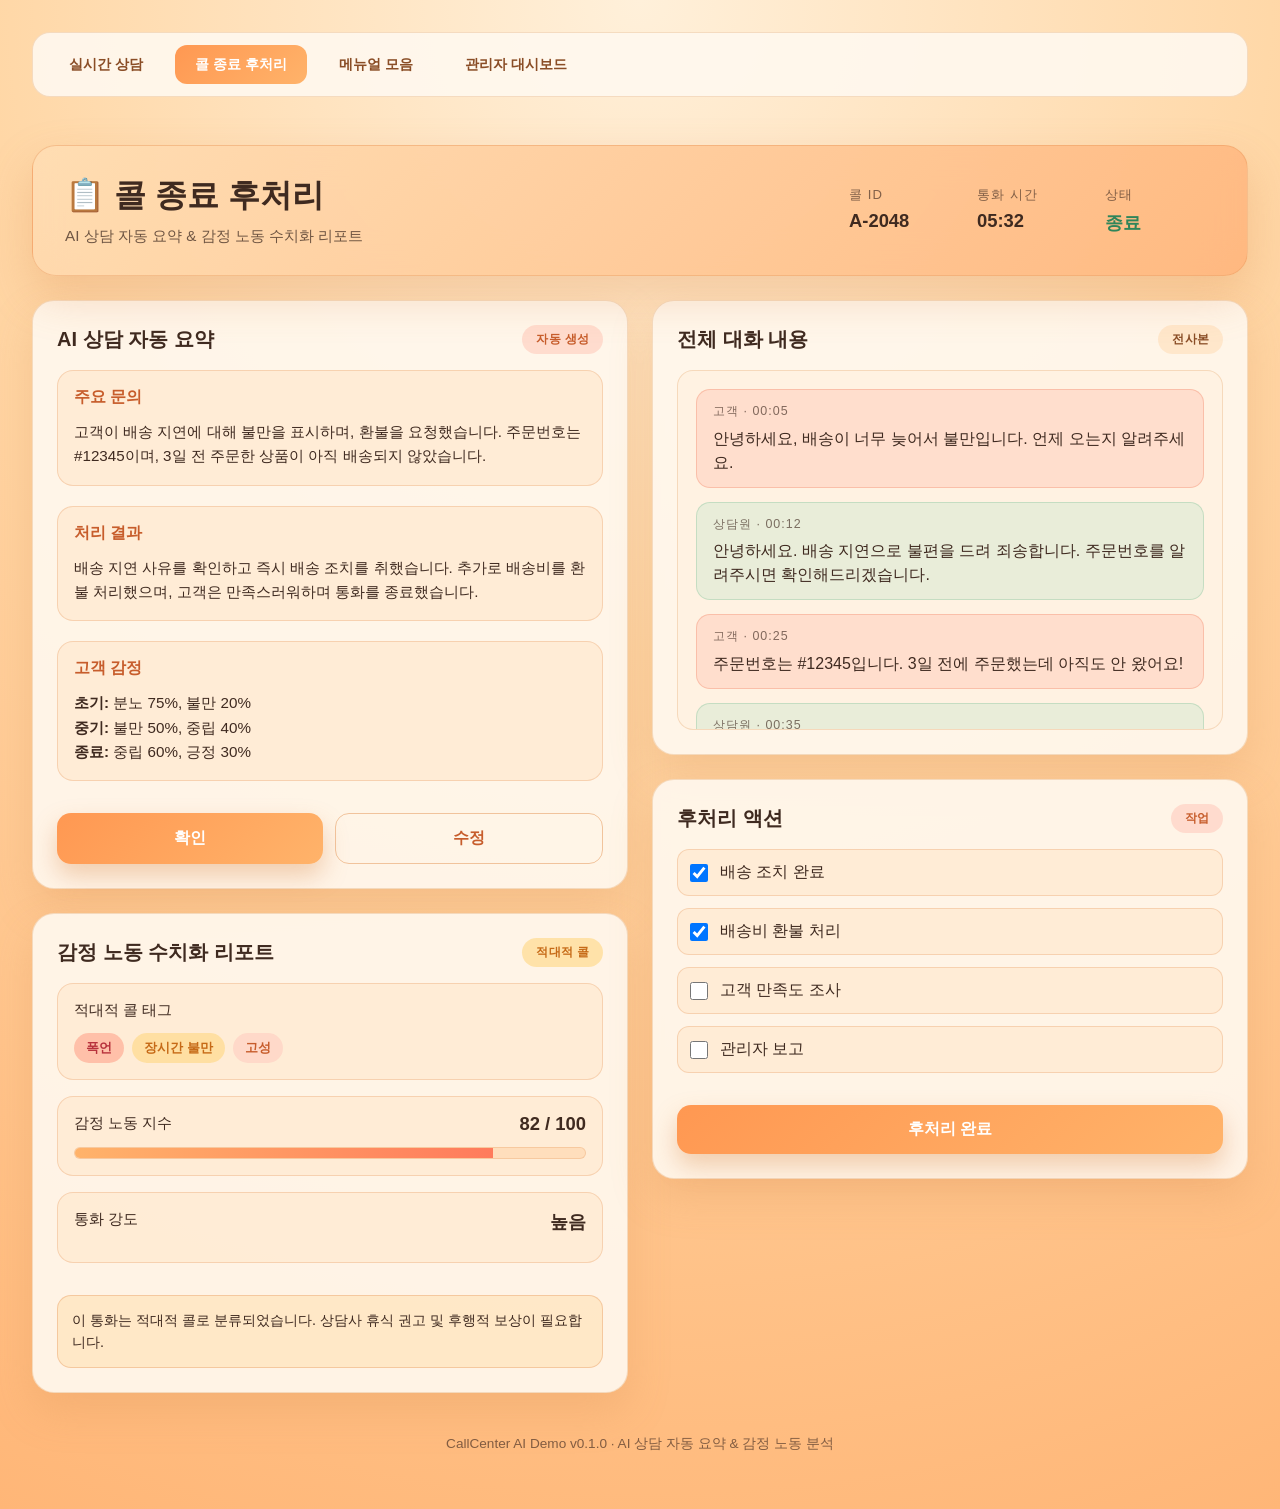
==== debriefing.html @ e7feb4ed "11-08/10:53" ====
<!DOCTYPE html>
<html lang="ko">
<head>
  <meta charset="UTF-8">
  <meta name="viewport" content="width=device-width, initial-scale=1.0">
  <title>콜 종료 후처리 - CallCenter AI Demo</title>
  <link rel="stylesheet" href="styles.css">
</head>
<body>
  <div class="layout">
    <nav class="main-nav">
      <a href="index.html" class="nav-link">실시간 상담</a>
      <a href="debriefing.html" class="nav-link active">콜 종료 후처리</a>
      <a href="manual.html" class="nav-link">메뉴얼 모음</a>
      <a href="admin.html" class="nav-link">관리자 대시보드</a>
    </nav>
    <header class="page-header">
      <div class="title-group">
        <h1>📋 콜 종료 후처리</h1>
        <p class="subtitle">AI 상담 자동 요약 & 감정 노동 수치화 리포트</p>
      </div>
      <div class="header-metrics">
        <div class="header-metric">
          <span class="metric-label">콜 ID</span>
          <span class="metric-value" id="call-id">A-2048</span>
        </div>
        <div class="header-metric">
          <span class="metric-label">통화 시간</span>
          <span class="metric-value" id="call-duration">05:32</span>
        </div>
        <div class="header-metric">
          <span class="metric-label">상태</span>
          <span class="metric-value state">종료</span>
        </div>
      </div>
    </header>

    <main class="dashboard">
      <section class="column left-column">
        <article class="card summary-card">
          <div class="card-header">
            <h2>AI 상담 자동 요약</h2>
            <span class="badge badge-info">자동 생성</span>
          </div>
          <div class="summary-content">
            <div class="summary-section">
              <h3>주요 문의</h3>
              <div id="inquiry-summary" class="summary-text">
                <p>고객이 배송 지연에 대해 불만을 표시하며, 환불을 요청했습니다. 주문번호는 #12345이며, 3일 전 주문한 상품이 아직 배송되지 않았습니다.</p>
              </div>
            </div>
            <div class="summary-section">
              <h3>처리 결과</h3>
              <div id="result-summary" class="summary-text">
                <p>배송 지연 사유를 확인하고 즉시 배송 조치를 취했습니다. 추가로 배송비를 환불 처리했으며, 고객은 만족스러워하며 통화를 종료했습니다.</p>
              </div>
            </div>
            <div class="summary-section">
              <h3>고객 감정</h3>
              <div id="emotion-summary" class="summary-text">
                <p><strong>초기:</strong> 분노 75%, 불만 20%<br>
                <strong>중기:</strong> 불만 50%, 중립 40%<br>
                <strong>종료:</strong> 중립 60%, 긍정 30%</p>
              </div>
            </div>
          </div>
          <div class="summary-actions">
            <button class="btn btn-primary">확인</button>
            <button class="btn btn-outline">수정</button>
          </div>
        </article>

        <article class="card emotion-labor-card">
          <div class="card-header">
            <h2>감정 노동 수치화 리포트</h2>
            <span class="badge badge-warning">적대적 콜</span>
          </div>
          <div class="labor-metrics">
            <div class="labor-metric">
              <div class="labor-metric-header">
                <span>적대적 콜 태그</span>
              </div>
              <div id="hostile-tags" class="tag-list">
                <span class="tag tag-danger">폭언</span>
                <span class="tag tag-warning">장시간 불만</span>
                <span class="tag tag-info">고성</span>
              </div>
            </div>
            <div class="labor-metric">
              <div class="labor-metric-header">
                <span>감정 노동 지수</span>
                <span class="metric-value">82 / 100</span>
              </div>
              <div class="progress">
                <div class="progress-fill" style="width: 82%"></div>
              </div>
            </div>
            <div class="labor-metric">
              <div class="labor-metric-header">
                <span>통화 강도</span>
                <span class="metric-value">높음</span>
              </div>
            </div>
          </div>
          <div class="labor-note">
            <p>이 통화는 적대적 콜로 분류되었습니다. 상담사 휴식 권고 및 후행적 보상이 필요합니다.</p>
          </div>
        </article>
      </section>

      <section class="column right-column">
        <article class="card transcript-full-card">
          <div class="card-header">
            <h2>전체 대화 내용</h2>
            <span class="badge badge-neutral">전사본</span>
          </div>
          <div id="full-transcript" class="transcript-list">
            <div class="transcript-item customer">
              <div class="transcript-meta">고객 · 00:05</div>
              <p>안녕하세요, 배송이 너무 늦어서 불만입니다. 언제 오는지 알려주세요.</p>
            </div>
            <div class="transcript-item agent">
              <div class="transcript-meta">상담원 · 00:12</div>
              <p>안녕하세요. 배송 지연으로 불편을 드려 죄송합니다. 주문번호를 알려주시면 확인해드리겠습니다.</p>
            </div>
            <div class="transcript-item customer">
              <div class="transcript-meta">고객 · 00:25</div>
              <p>주문번호는 #12345입니다. 3일 전에 주문했는데 아직도 안 왔어요!</p>
            </div>
            <div class="transcript-item agent">
              <div class="transcript-meta">상담원 · 00:35</div>
              <p>확인해보니 배송이 지연되었네요. 즉시 배송 조치를 취하겠습니다. 추가로 배송비도 환불해드리겠습니다.</p>
            </div>
            <div class="transcript-item customer">
              <div class="transcript-meta">고객 · 01:20</div>
              <p>그럼 언제쯤 받을 수 있나요?</p>
            </div>
            <div class="transcript-item agent">
              <div class="transcript-meta">상담원 · 01:30</div>
              <p>내일 오전 중에 배송될 예정입니다. 불편을 드려 정말 죄송합니다.</p>
            </div>
            <div class="transcript-item customer">
              <div class="transcript-meta">고객 · 02:00</div>
              <p>알겠습니다. 감사합니다.</p>
            </div>
          </div>
        </article>

        <article class="card action-card">
          <div class="card-header">
            <h2>후처리 액션</h2>
            <span class="badge badge-info">작업</span>
          </div>
          <div class="action-list">
            <div class="action-item">
              <input type="checkbox" id="action1" checked>
              <label for="action1">배송 조치 완료</label>
            </div>
            <div class="action-item">
              <input type="checkbox" id="action2" checked>
              <label for="action2">배송비 환불 처리</label>
            </div>
            <div class="action-item">
              <input type="checkbox" id="action3">
              <label for="action3">고객 만족도 조사</label>
            </div>
            <div class="action-item">
              <input type="checkbox" id="action4">
              <label for="action4">관리자 보고</label>
            </div>
          </div>
          <button class="btn btn-primary" style="margin-top: 16px;">후처리 완료</button>
        </article>
      </section>
    </main>

    <footer class="page-footer">
      CallCenter AI Demo v0.1.0 · AI 상담 자동 요약 & 감정 노동 분석
    </footer>
  </div>
  <script src="app.js"></script>
</body>
</html>
---- styles.css ----
* {
  box-sizing: border-box;
  margin: 0;
  padding: 0;
}

body {
  font-family: 'Segoe UI', Roboto, 'Apple SD Gothic Neo', Pretendard, sans-serif;
  background: radial-gradient(circle at top, #fff0da 0%, #ffd7a6 40%, #ffb677 100%);
  color: #3f2a20;
  min-height: 100vh;
  padding: 32px;
}

.layout {
  max-width: 1280px;
  margin: 0 auto;
  display: flex;
  flex-direction: column;
  gap: 24px;
}

.assistant-panel {
  display : flex;
  align-items : center;
  gap : 24px;
}

.assistant-avatar {
  width : 140px;
  height : auto;
  filter : drop-shadow(0 12px 24px rgba(255, 173, 96, 0.38));
}

.assistant-bubble {
  background: rgba(255, 241, 224, 0.8);
  border: 1px solid rgba(255, 186, 120, 0.45);
  border-radius: 18px;
  padding: 16px 18px;
  color: #8a4d26;
  font-size: 0.95rem;
  line-height: 1.6;
  max-width: 360px;
}

.page-header {
  background: linear-gradient(135deg, rgba(255, 221, 179, 0.9), rgba(255, 181, 124, 0.9));
  border: 1px solid rgba(233, 155, 95, 0.45);
  border-radius: 24px;
  padding: 28px 32px;
  display: flex;
  justify-content: space-between;
  align-items: center;
  backdrop-filter: blur(18px);
  box-shadow: 0 20px 45px rgba(214, 134, 72, 0.28);
}

.title-group h1 {
  font-size: 2rem;
  font-weight: 700;
  margin-bottom: 8px;
}

.subtitle {
  font-size: 0.95rem;
  opacity: 0.75;
}

.header-metrics {
  display: flex;
  gap: 18px;
}

.header-metric {
  display: flex;
  flex-direction: column;
  gap: 6px;
  min-width: 110px;
}

.metric-label {
  font-size: 0.82rem;
  text-transform: uppercase;
  letter-spacing: 0.08em;
  opacity: 0.65;
}

.metric-value {
  font-size: 1.2rem;
  font-weight: 700;
}

.metric-value.state {
  color: #2f855a;
}

.dashboard {
  display: grid;
  grid-template-columns: minmax(0, 1fr) minmax(0, 1fr);
  gap: 24px;
}

.column {
  display: flex;
  flex-direction: column;
  gap: 24px;
}

.card {
  background: rgba(255, 248, 238, 0.92);
  border-radius: 22px;
  border: 1px solid rgba(227, 167, 110, 0.35);
  box-shadow: 0 18px 40px rgba(214, 142, 82, 0.25);
  padding: 24px;
  display: flex;
  flex-direction: column;
  gap: 16px;
}

.card-header {
  display: flex;
  justify-content: space-between;
  align-items: center;
}

.card-header h2 {
  font-size: 1.25rem;
  font-weight: 700;
}

.badge {
  display: inline-flex;
  align-items: center;
  justify-content: center;
  padding: 6px 14px;
  border-radius: 999px;
  font-size: 0.75rem;
  font-weight: 600;
  letter-spacing: 0.02em;
  text-transform: uppercase;
}

.badge-neutral {
  background: rgba(255, 222, 186, 0.6);
  color: #8a4d26;
}

.badge-info {
  background: rgba(255, 210, 196, 0.7);
  color: #c75d2c;
}

.badge-success {
  background: rgba(176, 225, 195, 0.65);
  color: #2f855a;
}

.badge-warning {
  background: rgba(255, 215, 128, 0.6);
  color: #c66a17;
}

.badge-danger {
  background: rgba(255, 163, 140, 0.6);
  color: #b8323c;
}

.card-description {
  font-size: 0.92rem;
  line-height: 1.6;
  opacity: 0.8;
}

.control-buttons {
  display: flex;
  gap: 12px;
}

.btn {
  flex: 1;
  padding: 14px 18px;
  font-size: 1rem;
  font-weight: 600;
  border-radius: 14px;
  cursor: pointer;
  transition: all 0.25s ease;
}

.btn:disabled {
  opacity: 0.45;
  cursor: not-allowed;
}

.btn-primary {
  background: linear-gradient(135deg, #ff9852, #ffb36a);
  color: #fff;
  border: none;
  box-shadow: 0 12px 24px rgba(215, 133, 66, 0.35);
}

.btn-primary:hover:not(:disabled) {
  transform: translateY(-2px);
  box-shadow: 0 18px 32px rgba(215, 133, 66, 0.45);
}

.btn-outline {
  background: transparent;
  border: 1px solid rgba(230, 156, 96, 0.55);
  color: #c75d2c;
}

.btn-outline:hover:not(:disabled) {
  background: rgba(255, 194, 149, 0.25);
}

.control-hints {
  list-style: none;
  display: flex;
  flex-direction: column;
  gap: 8px;
  font-size: 0.88rem;
  opacity: 0.75;
}

.audio-card {
  gap: 20px;
}

#voice-wave {
  width: 100%;
  border-radius: 18px;
  background: rgba(255, 238, 219, 0.9);
  border: 1px solid rgba(233, 162, 107, 0.35);
}

.audio-meter {
  width: 100%;
  height: 12px;
  border-radius: 8px;
  background: rgba(255, 223, 186, 0.9);
  overflow: hidden;
  border: 1px solid rgba(230, 162, 104, 0.3);
}

.audio-meter-fill {
  height: 100%;
  background: linear-gradient(90deg, #ffb36a, #ff925a, #ff6f61);
  width: 0%;
  transition: width 0.3s ease;
}

.audio-scale {
  display: flex;
  justify-content: space-between;
  font-size: 0.78rem;
  color: rgba(63, 42, 32, 0.65);
}

.transcript-list {
  background: rgba(255, 242, 226, 0.9);
  border-radius: 16px;
  border: 1px solid rgba(229, 170, 116, 0.35);
  padding: 18px;
  min-height: 260px;
  max-height: 360px;
  overflow-y: auto;
  display: flex;
  flex-direction: column;
  gap: 14px;
}

.transcript-list::-webkit-scrollbar {
  width: 6px;
}

.transcript-list::-webkit-scrollbar-thumb {
  background: rgba(229, 170, 116, 0.6);
  border-radius: 999px;
}

.transcript-item {
  display: flex;
  flex-direction: column;
  gap: 6px;
  padding: 12px 16px;
  border-radius: 14px;
  line-height: 1.5;
}

.transcript-item.customer {
  background: rgba(255, 176, 156, 0.3);
  border: 1px solid rgba(240, 132, 102, 0.35);
}

.transcript-item.agent {
  background: rgba(193, 230, 200, 0.35);
  border: 1px solid rgba(129, 190, 150, 0.35);
}

.transcript-meta {
  font-size: 0.78rem;
  text-transform: uppercase;
  letter-spacing: 0.08em;
  opacity: 0.65;
}

.emotion-body {
  display: flex;
  gap: 18px;
  align-items: center;
}

.emotion-chart {
  flex: 1;
  min-width: 200px;
}

.emotion-metrics {
  display: flex;
  flex-direction: column;
  gap: 12px;
  min-width: 160px;
}

.emotion-metrics .metric {
  display: flex;
  flex-direction: column;
  gap: 6px;
  background: rgba(255, 234, 211, 0.85);
  border-radius: 16px;
  padding: 12px 16px;
  border: 1px solid rgba(233, 162, 107, 0.35);
}

.metric-value {
  font-size: 1.15rem;
  font-weight: 700;
}

.suggestion-list {
  list-style: none;
  display: flex;
  flex-direction: column;
  gap: 12px;
}

.suggestion-item {
  background: rgba(255, 235, 210, 0.8);
  border: 1px solid rgba(233, 170, 116, 0.4);
  border-radius: 16px;
  padding: 16px;
  line-height: 1.6;
  display: flex;
  flex-direction: column;
  gap: 6px;
}

.suggestion-item strong {
  color: #c75d2c;
}

.keyword-section h3 {
  font-size: 0.9rem;
  opacity: 0.75;
  margin-bottom: 10px;
}

.keyword-list {
  display: flex;
  flex-wrap: wrap;
  gap: 10px;
}

.keyword-chip {
  padding: 6px 12px;
  border-radius: 999px;
  background: rgba(255, 213, 178, 0.6);
  border: 1px solid rgba(233, 162, 107, 0.6);
  font-size: 0.82rem;
}

.agent-body {
  display: flex;
  flex-direction: column;
  gap: 18px;
}

.agent-metric {
  display: flex;
  flex-direction: column;
  gap: 10px;
}

.agent-metric-header {
  display: flex;
  justify-content: space-between;
  font-size: 0.95rem;
}

.progress {
  width: 100%;
  height: 12px;
  border-radius: 999px;
  background: rgba(255, 220, 184, 0.85);
  overflow: hidden;
  border: 1px solid rgba(233, 162, 107, 0.35);
}

.progress-fill {
  height: 100%;
  width: 0%;
  background: linear-gradient(90deg, #ffb36a, #ff7b5c);
  transition: width 0.4s ease;
}

.agent-alert {
  background: rgba(255, 214, 156, 0.4);
  border: 1px solid rgba(233, 162, 107, 0.45);
  color: #8a4d26;
  border-radius: 14px;
  padding: 14px 16px;
  font-size: 0.9rem;
  line-height: 1.5;
}

.placeholder {
  color: rgba(63, 42, 32, 0.55);
  font-size: 0.88rem;
}

.page-footer {
  text-align: center;
  padding: 18px 0 24px;
  font-size: 0.85rem;
  color: rgba(63, 42, 32, 0.65);
}

/* 네비게이션 */
.main-nav {
  display: flex;
  gap: 12px;
  background: rgba(255, 248, 238, 0.92);
  border-radius: 18px;
  padding: 12px 16px;
  border: 1px solid rgba(227, 167, 110, 0.35);
  margin-bottom: 24px;
}

.nav-link {
  padding: 10px 20px;
  border-radius: 12px;
  text-decoration: none;
  color: #8a4d26;
  font-weight: 600;
  font-size: 0.9rem;
  transition: all 0.25s ease;
  background: transparent;
}

.nav-link:hover {
  background: rgba(255, 194, 149, 0.25);
}

.nav-link.active {
  background: linear-gradient(135deg, #ff9852, #ffb36a);
  color: #fff;
}

/* 의도 분석 */
.intent-section {
  margin-top: 16px;
  padding-top: 16px;
  border-top: 1px solid rgba(233, 162, 107, 0.35);
}

.intent-section h3 {
  font-size: 0.9rem;
  opacity: 0.75;
  margin-bottom: 10px;
}

.intent-list {
  display: flex;
  flex-wrap: wrap;
  gap: 10px;
}

.intent-chip {
  padding: 8px 14px;
  border-radius: 999px;
  background: rgba(193, 230, 200, 0.6);
  border: 1px solid rgba(129, 190, 150, 0.6);
  font-size: 0.85rem;
  font-weight: 600;
  color: #2f855a;
}

.intent-chip.highlight {
  background: rgba(255, 176, 156, 0.6);
  border-color: rgba(240, 132, 102, 0.6);
  color: #b8323c;
}

/* 솔루션 탭 */
.solution-tabs {
  display: flex;
  gap: 8px;
  margin-bottom: 16px;
  border-bottom: 2px solid rgba(233, 162, 107, 0.35);
}

.tab-btn {
  padding: 10px 18px;
  border: none;
  background: transparent;
  color: #8a4d26;
  font-weight: 600;
  font-size: 0.9rem;
  cursor: pointer;
  border-bottom: 2px solid transparent;
  margin-bottom: -2px;
  transition: all 0.25s ease;
}

.tab-btn:hover {
  color: #c75d2c;
}

.tab-btn.active {
  color: #c75d2c;
  border-bottom-color: #ff9852;
}

.tab-content {
  display: none;
}

.tab-content.active {
  display: block;
}

.solution-list {
  list-style: none;
  display: flex;
  flex-direction: column;
  gap: 12px;
}

.solution-item {
  background: rgba(255, 235, 210, 0.8);
  border: 1px solid rgba(233, 170, 116, 0.4);
  border-radius: 16px;
  padding: 16px;
  line-height: 1.6;
  cursor: pointer;
  transition: all 0.25s ease;
}

.solution-item:hover {
  background: rgba(255, 222, 186, 0.9);
  transform: translateY(-2px);
  box-shadow: 0 8px 16px rgba(214, 142, 82, 0.2);
}

.solution-item strong {
  color: #c75d2c;
  display: block;
  margin-bottom: 6px;
}

/* 검색 */
.search-card {
  gap: 16px;
}

.search-box {
  display: flex;
  gap: 12px;
}

.search-input {
  flex: 1;
  padding: 12px 16px;
  border: 1px solid rgba(233, 162, 107, 0.35);
  border-radius: 12px;
  background: rgba(255, 248, 238, 0.9);
  color: #3f2a20;
  font-size: 0.95rem;
}

.search-input:focus {
  outline: none;
  border-color: #ff9852;
  box-shadow: 0 0 0 3px rgba(255, 152, 82, 0.1);
}

.search-results {
  min-height: 200px;
  max-height: 400px;
  overflow-y: auto;
  background: rgba(255, 242, 226, 0.9);
  border-radius: 16px;
  border: 1px solid rgba(229, 170, 116, 0.35);
  padding: 18px;
}

.search-result-item {
  padding: 12px;
  border-bottom: 1px solid rgba(229, 170, 116, 0.2);
  margin-bottom: 8px;
}

.search-result-item:last-child {
  border-bottom: none;
}

.search-result-item h4 {
  color: #c75d2c;
  margin-bottom: 6px;
  font-size: 0.95rem;
}

.search-result-item p {
  font-size: 0.88rem;
  line-height: 1.5;
  opacity: 0.8;
}

/* 요약 카드 */
.summary-content {
  display: flex;
  flex-direction: column;
  gap: 20px;
}

.summary-section {
  padding: 16px;
  background: rgba(255, 234, 211, 0.85);
  border-radius: 16px;
  border: 1px solid rgba(233, 162, 107, 0.35);
}

.summary-section h3 {
  font-size: 1rem;
  color: #c75d2c;
  margin-bottom: 12px;
}

.summary-text {
  font-size: 0.95rem;
  line-height: 1.6;
  color: #3f2a20;
}

.summary-actions {
  display: flex;
  gap: 12px;
  margin-top: 16px;
}

/* 감정 노동 */
.labor-metrics {
  display: flex;
  flex-direction: column;
  gap: 16px;
}

.labor-metric {
  padding: 16px;
  background: rgba(255, 234, 211, 0.85);
  border-radius: 16px;
  border: 1px solid rgba(233, 162, 107, 0.35);
}

.labor-metric-header {
  display: flex;
  justify-content: space-between;
  margin-bottom: 12px;
  font-size: 0.95rem;
}

.tag-list {
  display: flex;
  flex-wrap: wrap;
  gap: 8px;
  margin-top: 8px;
}

.tag {
  padding: 6px 12px;
  border-radius: 999px;
  font-size: 0.82rem;
  font-weight: 600;
}

.tag-danger {
  background: rgba(255, 163, 140, 0.6);
  color: #b8323c;
}

.tag-warning {
  background: rgba(255, 215, 128, 0.6);
  color: #c66a17;
}

.tag-info {
  background: rgba(255, 210, 196, 0.7);
  color: #c75d2c;
}

.labor-note {
  margin-top: 16px;
  padding: 14px;
  background: rgba(255, 214, 156, 0.4);
  border: 1px solid rgba(233, 162, 107, 0.45);
  border-radius: 14px;
  font-size: 0.9rem;
  line-height: 1.5;
}

/* 액션 리스트 */
.action-list {
  display: flex;
  flex-direction: column;
  gap: 12px;
}

.action-item {
  display: flex;
  align-items: center;
  gap: 12px;
  padding: 12px;
  background: rgba(255, 234, 211, 0.85);
  border-radius: 12px;
  border: 1px solid rgba(233, 162, 107, 0.35);
}

.action-item input[type="checkbox"] {
  width: 18px;
  height: 18px;
  cursor: pointer;
}

.action-item label {
  cursor: pointer;
  flex: 1;
}

/* 멘토링 */
.mode-buttons {
  display: flex;
  gap: 12px;
}

.mentee-view {
  display: flex;
  flex-direction: column;
  gap: 16px;
}

.ai-solutions-preview {
  padding: 16px;
  background: rgba(255, 234, 211, 0.85);
  border-radius: 16px;
  border: 1px solid rgba(233, 162, 107, 0.35);
}

.ai-solutions-preview h3 {
  font-size: 0.95rem;
  color: #c75d2c;
  margin-bottom: 12px;
}

.coaching-section {
  margin-bottom: 20px;
}

.coaching-input {
  width: 100%;
  min-height: 100px;
  padding: 12px;
  border: 1px solid rgba(233, 162, 107, 0.35);
  border-radius: 12px;
  background: rgba(255, 248, 238, 0.9);
  color: #3f2a20;
  font-size: 0.95rem;
  font-family: inherit;
  resize: vertical;
  margin-bottom: 12px;
}

.coaching-input:focus {
  outline: none;
  border-color: #ff9852;
  box-shadow: 0 0 0 3px rgba(255, 152, 82, 0.1);
}

.coaching-list {
  display: flex;
  flex-direction: column;
  gap: 12px;
  max-height: 300px;
  overflow-y: auto;
}

.coaching-item {
  padding: 12px;
  background: rgba(255, 234, 211, 0.85);
  border-radius: 12px;
  border: 1px solid rgba(233, 162, 107, 0.35);
}

.coaching-meta {
  font-size: 0.78rem;
  opacity: 0.65;
  margin-bottom: 6px;
}

.scenario-select {
  width: 100%;
  padding: 12px;
  border: 1px solid rgba(233, 162, 107, 0.35);
  border-radius: 12px;
  background: rgba(255, 248, 238, 0.9);
  color: #3f2a20;
  font-size: 0.95rem;
  margin-bottom: 12px;
}

.chat-messages {
  min-height: 200px;
  max-height: 300px;
  overflow-y: auto;
  background: rgba(255, 242, 226, 0.9);
  border-radius: 16px;
  border: 1px solid rgba(229, 170, 116, 0.35);
  padding: 18px;
  margin-bottom: 12px;
}

.chat-message {
  padding: 10px 14px;
  border-radius: 12px;
  margin-bottom: 10px;
}

.chat-message.bot {
  background: rgba(193, 230, 200, 0.35);
  border: 1px solid rgba(129, 190, 150, 0.35);
}

.chat-message.user {
  background: rgba(255, 176, 156, 0.3);
  border: 1px solid rgba(240, 132, 102, 0.35);
  margin-left: auto;
  text-align: right;
}

.chat-input-box {
  display: flex;
  gap: 12px;
}

.chat-input {
  flex: 1;
  padding: 12px 16px;
  border: 1px solid rgba(233, 162, 107, 0.35);
  border-radius: 12px;
  background: rgba(255, 248, 238, 0.9);
  color: #3f2a20;
  font-size: 0.95rem;
}

/* 관리자 대시보드 */
.agent-list {
  display: flex;
  flex-direction: column;
  gap: 16px;
}

.agent-item {
  padding: 16px;
  background: rgba(255, 234, 211, 0.85);
  border-radius: 16px;
  border: 1px solid rgba(233, 162, 107, 0.35);
}

.agent-info {
  display: flex;
  justify-content: space-between;
  align-items: center;
  margin-bottom: 12px;
}

.agent-metrics {
  display: flex;
  flex-direction: column;
  gap: 8px;
}

.metric-row {
  display: flex;
  justify-content: space-between;
  font-size: 0.9rem;
}

.agent-action {
  margin-top: 12px;
}

.performance-table {
  overflow-x: auto;
}

.performance-table table {
  width: 100%;
  border-collapse: collapse;
}

.performance-table th,
.performance-table td {
  padding: 12px;
  text-align: left;
  border-bottom: 1px solid rgba(233, 162, 107, 0.2);
}

.performance-table th {
  background: rgba(255, 234, 211, 0.85);
  font-weight: 600;
  font-size: 0.9rem;
  color: #c75d2c;
}

.ai-metrics {
  display: flex;
  flex-direction: column;
  gap: 20px;
}

.ai-metric-item {
  padding: 16px;
  background: rgba(255, 234, 211, 0.85);
  border-radius: 16px;
  border: 1px solid rgba(233, 162, 107, 0.35);
}

.ai-metric-header {
  display: flex;
  justify-content: space-between;
  margin-bottom: 12px;
  font-size: 0.95rem;
}

.metric-desc {
  font-size: 0.85rem;
  opacity: 0.7;
  margin-top: 8px;
}

.hostile-stats {
  display: grid;
  grid-template-columns: 1fr 1fr;
  gap: 16px;
  margin-bottom: 20px;
}

.stat-item {
  padding: 16px;
  background: rgba(255, 234, 211, 0.85);
  border-radius: 16px;
  border: 1px solid rgba(233, 162, 107, 0.35);
  text-align: center;
}

.stat-label {
  font-size: 0.85rem;
  opacity: 0.7;
  margin-bottom: 8px;
}

.stat-value {
  font-size: 1.5rem;
  font-weight: 700;
}

.hostile-breakdown {
  padding-top: 20px;
  border-top: 1px solid rgba(233, 162, 107, 0.35);
}

.hostile-breakdown h3 {
  font-size: 0.95rem;
  color: #c75d2c;
  margin-bottom: 12px;
}

.breakdown-list {
  display: flex;
  flex-direction: column;
  gap: 10px;
}

.breakdown-item {
  display: flex;
  justify-content: space-between;
  align-items: center;
  padding: 12px;
  background: rgba(255, 234, 211, 0.85);
  border-radius: 12px;
  border: 1px solid rgba(233, 162, 107, 0.35);
}

/* 메뉴얼 모음 페이지 */
.category-card {
  gap: 20px;
}

.category-card.priority {
  border: 2px solid rgba(255, 99, 132, 0.5);
  background: rgba(255, 248, 238, 0.95);
}

.manual-list {
  display: flex;
  flex-direction: column;
  gap: 12px;
}

.manual-item {
  display: block;
  padding: 16px;
  background: rgba(255, 234, 211, 0.85);
  border-radius: 16px;
  border: 1px solid rgba(233, 162, 107, 0.35);
  text-decoration: none;
  color: inherit;
  transition: all 0.25s ease;
  cursor: pointer;
}

.manual-item:hover {
  background: rgba(255, 222, 186, 0.9);
  transform: translateY(-2px);
  box-shadow: 0 8px 16px rgba(214, 142, 82, 0.2);
}

.manual-item-header {
  display: flex;
  justify-content: space-between;
  align-items: center;
  margin-bottom: 8px;
}

.manual-item-header strong {
  color: #c75d2c;
  font-size: 1rem;
}

.manual-item-desc {
  font-size: 0.9rem;
  opacity: 0.8;
  line-height: 1.5;
}

.search-manual-card {
  gap: 16px;
}

/* 매뉴얼 상세 페이지 */
.manual-detail-card {
  gap: 20px;
}

.manual-content {
  display: flex;
  flex-direction: column;
  gap: 24px;
}

.manual-step {
  padding: 20px;
  background: rgba(255, 234, 211, 0.85);
  border-radius: 16px;
  border: 1px solid rgba(233, 162, 107, 0.35);
  border-left: 4px solid #ff9852;
}

.manual-step h3 {
  color: #c75d2c;
  font-size: 1.1rem;
  margin-bottom: 12px;
}

.manual-step h4 {
  color: #8a4d26;
  font-size: 0.95rem;
  margin-top: 16px;
  margin-bottom: 8px;
}

.manual-step ul {
  margin-left: 20px;
  margin-top: 8px;
  line-height: 1.8;
}

.manual-step li {
  margin-bottom: 6px;
}

.symptom-item {
  margin-top: 16px;
  padding: 12px;
  background: rgba(255, 248, 238, 0.9);
  border-radius: 12px;
  border: 1px solid rgba(233, 162, 107, 0.25);
}

.script-content {
  display: flex;
  flex-direction: column;
  gap: 16px;
}

.script-item {
  padding: 14px;
  background: rgba(255, 234, 211, 0.85);
  border-radius: 12px;
  border: 1px solid rgba(233, 162, 107, 0.35);
  line-height: 1.6;
}

.script-item strong {
  color: #c75d2c;
  display: block;
  margin-bottom: 6px;
}

.script-item p {
  margin: 0;
}

.keywords-content {
  display: flex;
  flex-wrap: wrap;
  gap: 10px;
}

.related-manuals {
  display: flex;
  flex-direction: column;
  gap: 10px;
}

.related-item {
  display: block;
  padding: 12px;
  background: rgba(255, 234, 211, 0.85);
  border-radius: 12px;
  border: 1px solid rgba(233, 162, 107, 0.35);
  text-decoration: none;
  color: #3f2a20;
  transition: all 0.25s ease;
}

.related-item:hover {
  background: rgba(255, 222, 186, 0.9);
  transform: translateX(4px);
}

.action-buttons {
  display: flex;
  flex-direction: column;
  gap: 12px;
}

.action-buttons .btn {
  width: 100%;
}

@media (max-width: 1140px) {
  .dashboard {
    grid-template-columns: 1fr;
  }

  .page-header {
    flex-direction: column;
    align-items: flex-start;
    gap: 18px;
  }

  .header-metrics {
    width: 100%;
    justify-content: space-between;
    flex-wrap: wrap;
  }

  .main-nav {
    flex-wrap: wrap;
  }

  .hostile-stats {
    grid-template-columns: 1fr;
  }
}
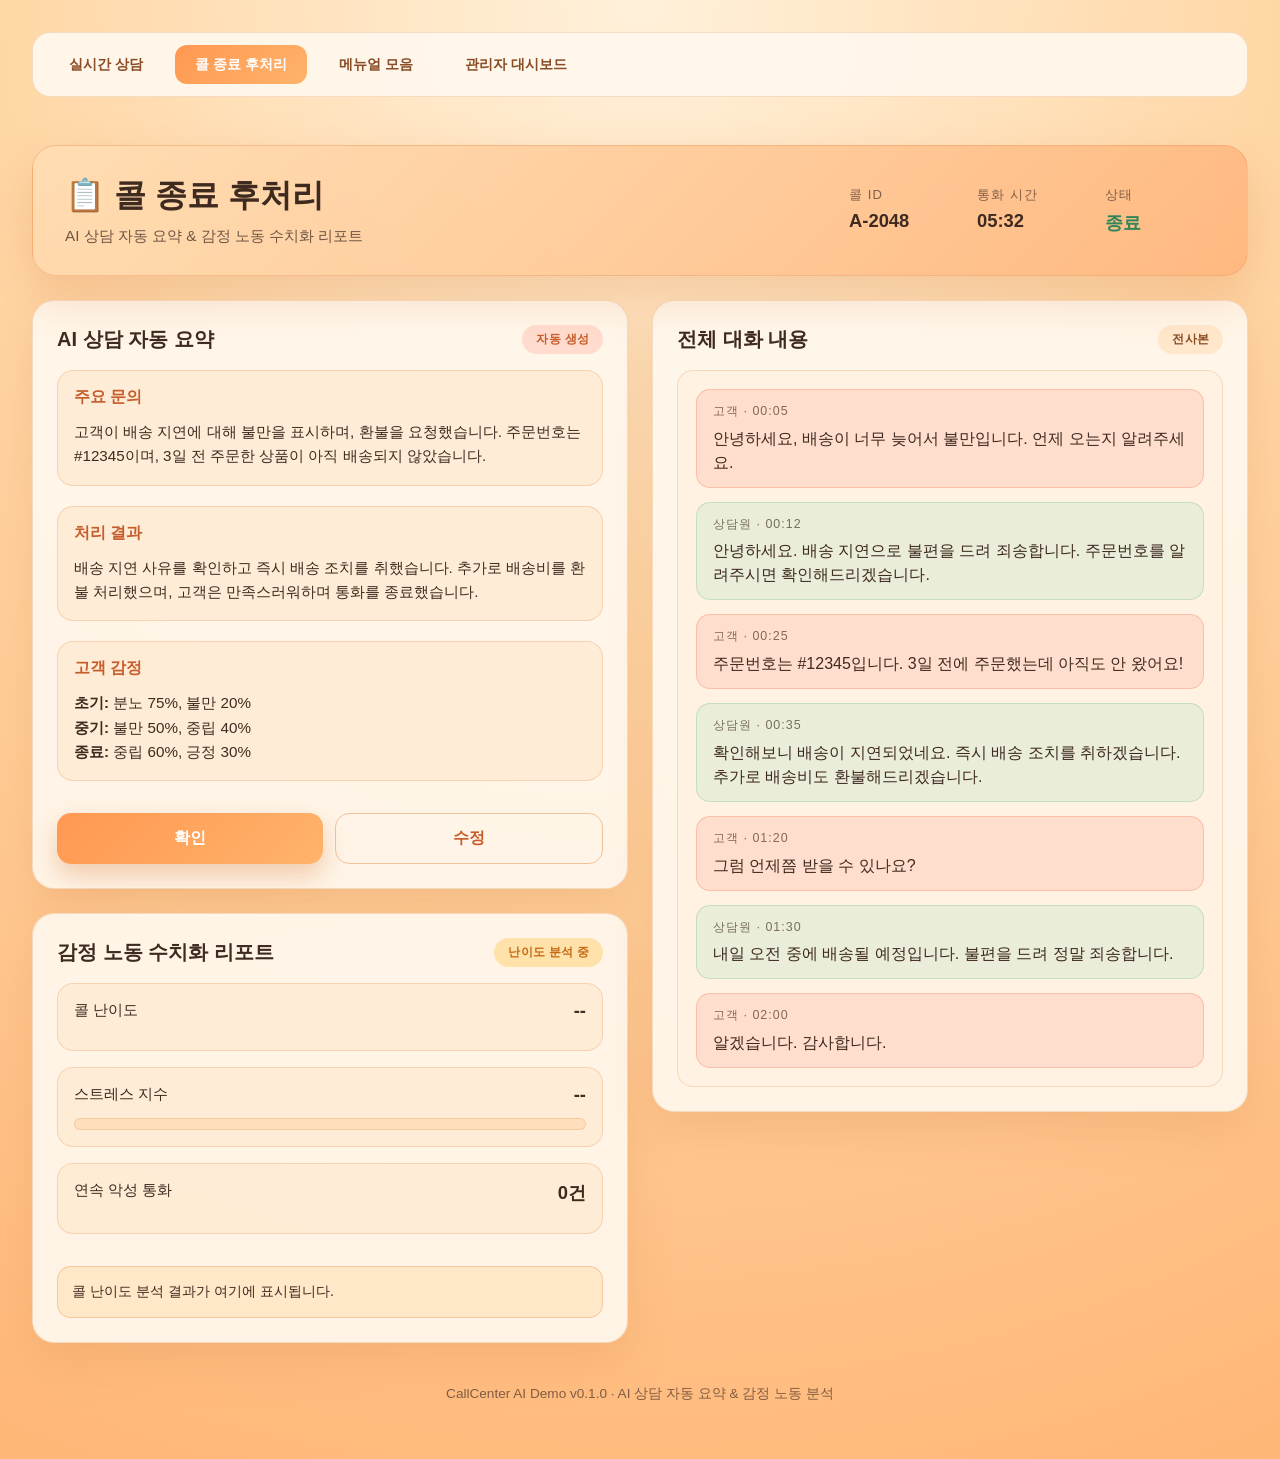
==== commit d0174fd3: "12:59" ====
--- a/debriefing.html
+++ b/debriefing.html
@@ -73,37 +73,36 @@
         <article class="card emotion-labor-card">
           <div class="card-header">
             <h2>감정 노동 수치화 리포트</h2>
-            <span class="badge badge-warning">적대적 콜</span>
+            <span class="badge badge-warning" id="difficulty-badge">난이도 분석 중</span>
           </div>
           <div class="labor-metrics">
             <div class="labor-metric">
               <div class="labor-metric-header">
-                <span>적대적 콜 태그</span>
-              </div>
-              <div id="hostile-tags" class="tag-list">
-                <span class="tag tag-danger">폭언</span>
-                <span class="tag tag-warning">장시간 불만</span>
-                <span class="tag tag-info">고성</span>
+                <span>콜 난이도</span>
+                <span class="metric-value" id="difficulty-value">--</span>
+              </div>
+              <div id="difficulty-visualization" class="difficulty-visualization">
+                <!-- 5단계 난이도 시각화 -->
               </div>
             </div>
             <div class="labor-metric">
               <div class="labor-metric-header">
-                <span>감정 노동 지수</span>
-                <span class="metric-value">82 / 100</span>
+                <span>스트레스 지수</span>
+                <span class="metric-value" id="stress-value-debrief">--</span>
               </div>
               <div class="progress">
-                <div class="progress-fill" style="width: 82%"></div>
+                <div id="stress-bar-debrief" class="progress-fill" style="width: 0%"></div>
               </div>
             </div>
             <div class="labor-metric">
               <div class="labor-metric-header">
-                <span>통화 강도</span>
-                <span class="metric-value">높음</span>
-              </div>
-            </div>
-          </div>
-          <div class="labor-note">
-            <p>이 통화는 적대적 콜로 분류되었습니다. 상담사 휴식 권고 및 후행적 보상이 필요합니다.</p>
+                <span>연속 악성 통화</span>
+                <span class="metric-value" id="escalation-count-debrief">0건</span>
+              </div>
+            </div>
+          </div>
+          <div class="labor-note" id="labor-note">
+            <p>콜 난이도 분석 결과가 여기에 표시됩니다.</p>
           </div>
         </article>
       </section>
@@ -146,30 +145,8 @@
           </div>
         </article>
 
-        <article class="card action-card">
-          <div class="card-header">
-            <h2>후처리 액션</h2>
-            <span class="badge badge-info">작업</span>
-          </div>
-          <div class="action-list">
-            <div class="action-item">
-              <input type="checkbox" id="action1" checked>
-              <label for="action1">배송 조치 완료</label>
-            </div>
-            <div class="action-item">
-              <input type="checkbox" id="action2" checked>
-              <label for="action2">배송비 환불 처리</label>
-            </div>
-            <div class="action-item">
-              <input type="checkbox" id="action3">
-              <label for="action3">고객 만족도 조사</label>
-            </div>
-            <div class="action-item">
-              <input type="checkbox" id="action4">
-              <label for="action4">관리자 보고</label>
-            </div>
-          </div>
-          <button class="btn btn-primary" style="margin-top: 16px;">후처리 완료</button>
+        <article class="card action-card" style="display: none;">
+          <!-- 후처리 액션 카드 숨김 -->
         </article>
       </section>
     </main>
@@ -178,6 +155,172 @@
       CallCenter AI Demo v0.1.0 · AI 상담 자동 요약 & 감정 노동 분석
     </footer>
   </div>
+  <script>
+    // debriefing.html 전용 스크립트
+    (() => {
+      // localStorage에서 데이터 로드
+      const demoDataStr = localStorage.getItem('callCenterDemoData');
+      const historyText = localStorage.getItem('conversationHistoryText');
+      
+      if (demoDataStr) {
+        const demoData = JSON.parse(demoDataStr);
+        
+        // 콜 ID 및 통화 시간 업데이트
+        const callIdEl = document.getElementById('call-id');
+        const callDurationEl = document.getElementById('call-duration');
+        if (callIdEl) callIdEl.textContent = demoData.callId || 'A-0000';
+        if (callDurationEl) callDurationEl.textContent = demoData.duration || '00:00';
+        
+        // 전체 대화 내용 표시
+        const fullTranscriptEl = document.getElementById('full-transcript');
+        if (fullTranscriptEl && demoData.transcript) {
+          fullTranscriptEl.innerHTML = '';
+          demoData.transcript.forEach(item => {
+            const transcriptItem = document.createElement('div');
+            transcriptItem.className = `transcript-item ${item.speaker === 'customer' ? 'customer' : 'agent'}`;
+            const meta = document.createElement('div');
+            meta.className = 'transcript-meta';
+            meta.textContent = item.meta || (item.speaker === 'customer' ? '고객' : '상담원');
+            const content = document.createElement('p');
+            content.textContent = item.text;
+            transcriptItem.appendChild(meta);
+            transcriptItem.appendChild(content);
+            fullTranscriptEl.appendChild(transcriptItem);
+          });
+        }
+        
+        // AI 상담 자동 요약 (서버에 요청)
+        if (historyText) {
+          fetch('http://localhost:8767/summarize', {
+            method: 'POST',
+            headers: { 'Content-Type': 'application/json' },
+            body: JSON.stringify({ conversation_history: historyText })
+          })
+          .then(res => res.json())
+          .then(summary => {
+            const inquirySummaryEl = document.getElementById('inquiry-summary');
+            const resultSummaryEl = document.getElementById('result-summary');
+            if (inquirySummaryEl) {
+              inquirySummaryEl.querySelector('p').textContent = summary.inquiry_summary || '주요 문의 요약이 생성되지 않았습니다.';
+            }
+            if (resultSummaryEl) {
+              resultSummaryEl.querySelector('p').textContent = summary.result_summary || '처리 결과 요약이 생성되지 않았습니다.';
+            }
+          })
+          .catch(err => {
+            console.error('[요약 API 오류]', err);
+            // 폴백: 기본 텍스트 표시
+            const inquirySummaryEl = document.getElementById('inquiry-summary');
+            const resultSummaryEl = document.getElementById('result-summary');
+            if (inquirySummaryEl) {
+              inquirySummaryEl.querySelector('p').textContent = '요약 생성 중 오류가 발생했습니다.';
+            }
+            if (resultSummaryEl) {
+              resultSummaryEl.querySelector('p').textContent = '요약 생성 중 오류가 발생했습니다.';
+            }
+          });
+        }
+        
+        // 감정 리포트 업데이트
+        const difficulty = demoData.emotion?.difficulty || 1;
+        const difficultyValueEl = document.getElementById('difficulty-value');
+        const difficultyBadgeEl = document.getElementById('difficulty-badge');
+        const difficultyVisualEl = document.getElementById('difficulty-visualization');
+        const stressValueEl = document.getElementById('stress-value-debrief');
+        const stressBarEl = document.getElementById('stress-bar-debrief');
+        const escalationCountEl = document.getElementById('escalation-count-debrief');
+        const laborNoteEl = document.getElementById('labor-note');
+        
+        // 난이도 값 표시
+        if (difficultyValueEl) {
+          difficultyValueEl.textContent = `${difficulty} / 5`;
+        }
+        
+        // 난이도 배지 업데이트
+        if (difficultyBadgeEl) {
+          if (difficulty >= 4) {
+            difficultyBadgeEl.className = 'badge badge-danger';
+            difficultyBadgeEl.textContent = '매우 높음';
+          } else if (difficulty >= 3) {
+            difficultyBadgeEl.className = 'badge badge-warning';
+            difficultyBadgeEl.textContent = '높음';
+          } else {
+            difficultyBadgeEl.className = 'badge badge-info';
+            difficultyBadgeEl.textContent = '보통';
+          }
+        }
+        
+        // 5단계 난이도 시각화 (별점 또는 막대그래프)
+        if (difficultyVisualEl) {
+          difficultyVisualEl.innerHTML = '';
+          const difficultyBar = document.createElement('div');
+          difficultyBar.className = 'difficulty-bar';
+          difficultyBar.style.cssText = 'display: flex; gap: 8px; margin-top: 12px;';
+          
+          for (let i = 1; i <= 5; i++) {
+            const barItem = document.createElement('div');
+            barItem.style.cssText = `
+              flex: 1;
+              height: 32px;
+              border-radius: 8px;
+              background: ${i <= difficulty ? 
+                (i <= 2 ? 'rgba(129, 190, 150, 0.6)' : 
+                 i <= 3 ? 'rgba(255, 215, 128, 0.6)' : 
+                 'rgba(255, 163, 140, 0.6)') : 
+                'rgba(229, 170, 116, 0.2)'};
+              border: 1px solid ${i <= difficulty ? 
+                (i <= 2 ? 'rgba(129, 190, 150, 0.8)' : 
+                 i <= 3 ? 'rgba(255, 215, 128, 0.8)' : 
+                 'rgba(255, 163, 140, 0.8)') : 
+                'rgba(229, 170, 116, 0.3)'};
+              display: flex;
+              align-items: center;
+              justify-content: center;
+              font-weight: 700;
+              color: ${i <= difficulty ? '#3f2a20' : 'rgba(63, 42, 32, 0.4)'};
+            `;
+            barItem.textContent = i;
+            difficultyBar.appendChild(barItem);
+          }
+          difficultyVisualEl.appendChild(difficultyBar);
+        }
+        
+        // 스트레스 지수 업데이트
+        const stressLevel = demoData.emotion?.stressLevel || 0;
+        if (stressValueEl) {
+          stressValueEl.textContent = `${stressLevel} / 100`;
+        }
+        if (stressBarEl) {
+          stressBarEl.style.width = `${stressLevel}%`;
+        }
+        
+        // 연속 악성 통화 업데이트
+        const escalations = demoData.emotion?.escalations || 0;
+        if (escalationCountEl) {
+          escalationCountEl.textContent = `${escalations}건`;
+        }
+        
+        // 노트 업데이트
+        if (laborNoteEl) {
+          let noteText = '';
+          if (difficulty >= 4) {
+            noteText = '이 통화는 매우 높은 난이도로 분류되었습니다. 상담사 휴식 권고 및 후행적 보상이 필요합니다.';
+          } else if (difficulty >= 3) {
+            noteText = '이 통화는 높은 난이도로 분류되었습니다. 상담사 상태를 모니터링하세요.';
+          } else {
+            noteText = '이 통화는 정상적인 난이도로 처리되었습니다.';
+          }
+          laborNoteEl.querySelector('p').textContent = noteText;
+        }
+        
+        // localStorage 데이터 삭제 (한 번만 사용)
+        localStorage.removeItem('callCenterDemoData');
+      } else {
+        // 데이터가 없으면 기본값 표시
+        console.log('데모 데이터가 없습니다. index.html에서 데모를 시작하고 정지하세요.');
+      }
+    })();
+  </script>
   <script src="app.js"></script>
 </body>
 </html>
--- a/styles.css
+++ b/styles.css
@@ -256,17 +256,33 @@
   color: rgba(63, 42, 32, 0.65);
 }
 
+/* transcript-card 고정 높이 */
+.transcript-card {
+  display: flex;
+  flex-direction: column;
+  height: 500px; /* 고정 높이 */
+}
+
+.transcript-card .card-header {
+  flex-shrink: 0;
+}
+
+.transcript-card .intent-section {
+  flex-shrink: 0;
+  margin-top: 16px;
+}
+
 .transcript-list {
   background: rgba(255, 242, 226, 0.9);
   border-radius: 16px;
   border: 1px solid rgba(229, 170, 116, 0.35);
   padding: 18px;
-  min-height: 260px;
-  max-height: 360px;
+  flex: 1;
   overflow-y: auto;
   display: flex;
   flex-direction: column;
   gap: 14px;
+  min-height: 0; /* flexbox에서 스크롤이 작동하도록 */
 }
 
 .transcript-list::-webkit-scrollbar {
@@ -295,6 +311,12 @@
 .transcript-item.agent {
   background: rgba(193, 230, 200, 0.35);
   border: 1px solid rgba(129, 190, 150, 0.35);
+}
+
+.transcript-item.partial {
+  background: rgba(255, 242, 226, 0.6);
+  border: 1px dashed rgba(229, 170, 116, 0.5);
+  opacity: 0.8;
 }
 
 .transcript-meta {
@@ -347,22 +369,61 @@
 .suggestion-item {
   background: rgba(255, 235, 210, 0.8);
   border: 1px solid rgba(233, 170, 116, 0.4);
-  border-radius: 16px;
-  padding: 16px;
+}
+
+/* 매뉴얼 아코디언 */
+.manual-accordion {
+  background: rgba(255, 235, 210, 0.8);
+  border: 1px solid rgba(233, 170, 116, 0.4);
+  border-radius: 12px;
+  margin-bottom: 12px;
+  overflow: hidden;
+}
+
+.manual-accordion-header {
+  padding: 14px 16px;
+  display: flex;
+  justify-content: space-between;
+  align-items: center;
+  cursor: pointer;
+  transition: background 0.2s;
+}
+
+.manual-accordion-header:hover {
+  background: rgba(255, 221, 179, 0.5);
+}
+
+.manual-accordion-header strong {
+  color: #c75d2c;
+  font-size: 0.95rem;
+}
+
+.manual-accordion-toggle {
+  font-size: 0.8rem;
+  color: #c75d2c;
+  transition: transform 0.2s;
+}
+
+.manual-accordion-content {
+  padding: 0 16px 16px 16px;
+  border-top: 1px solid rgba(233, 170, 116, 0.3);
+  margin-top: 8px;
+  padding-top: 12px;
   line-height: 1.6;
-  display: flex;
-  flex-direction: column;
-  gap: 6px;
 }
 
 .suggestion-item strong {
   color: #c75d2c;
 }
 
-.keyword-section h3 {
+.keyword-section h3,
+.script-section h3,
+.manual-section h3 {
   font-size: 0.9rem;
   opacity: 0.75;
   margin-bottom: 10px;
+  color: #8a4d26;
+  font-weight: 600;
 }
 
 .keyword-list {
@@ -501,42 +562,23 @@
   color: #b8323c;
 }
 
-/* 솔루션 탭 */
-.solution-tabs {
-  display: flex;
-  gap: 8px;
-  margin-bottom: 16px;
-  border-bottom: 2px solid rgba(233, 162, 107, 0.35);
-}
-
-.tab-btn {
-  padding: 10px 18px;
-  border: none;
-  background: transparent;
-  color: #8a4d26;
-  font-weight: 600;
-  font-size: 0.9rem;
-  cursor: pointer;
-  border-bottom: 2px solid transparent;
-  margin-bottom: -2px;
-  transition: all 0.25s ease;
-}
-
-.tab-btn:hover {
-  color: #c75d2c;
-}
-
-.tab-btn.active {
-  color: #c75d2c;
-  border-bottom-color: #ff9852;
-}
-
-.tab-content {
-  display: none;
-}
-
-.tab-content.active {
-  display: block;
+/* 솔루션 섹션 */
+.solution-content {
+  display: flex;
+  flex-direction: column;
+  gap: 20px;
+}
+
+.solution-section {
+  margin-bottom: 20px;
+}
+
+.script-section {
+  margin-bottom: 20px;
+}
+
+.manual-section {
+  margin-bottom: 20px;
 }
 
 .solution-list {
@@ -716,6 +758,16 @@
   border-radius: 14px;
   font-size: 0.9rem;
   line-height: 1.5;
+}
+
+/* 난이도 시각화 */
+.difficulty-visualization {
+  margin-top: 12px;
+}
+
+.difficulty-bar {
+  display: flex;
+  gap: 8px;
 }
 
 /* 액션 리스트 */
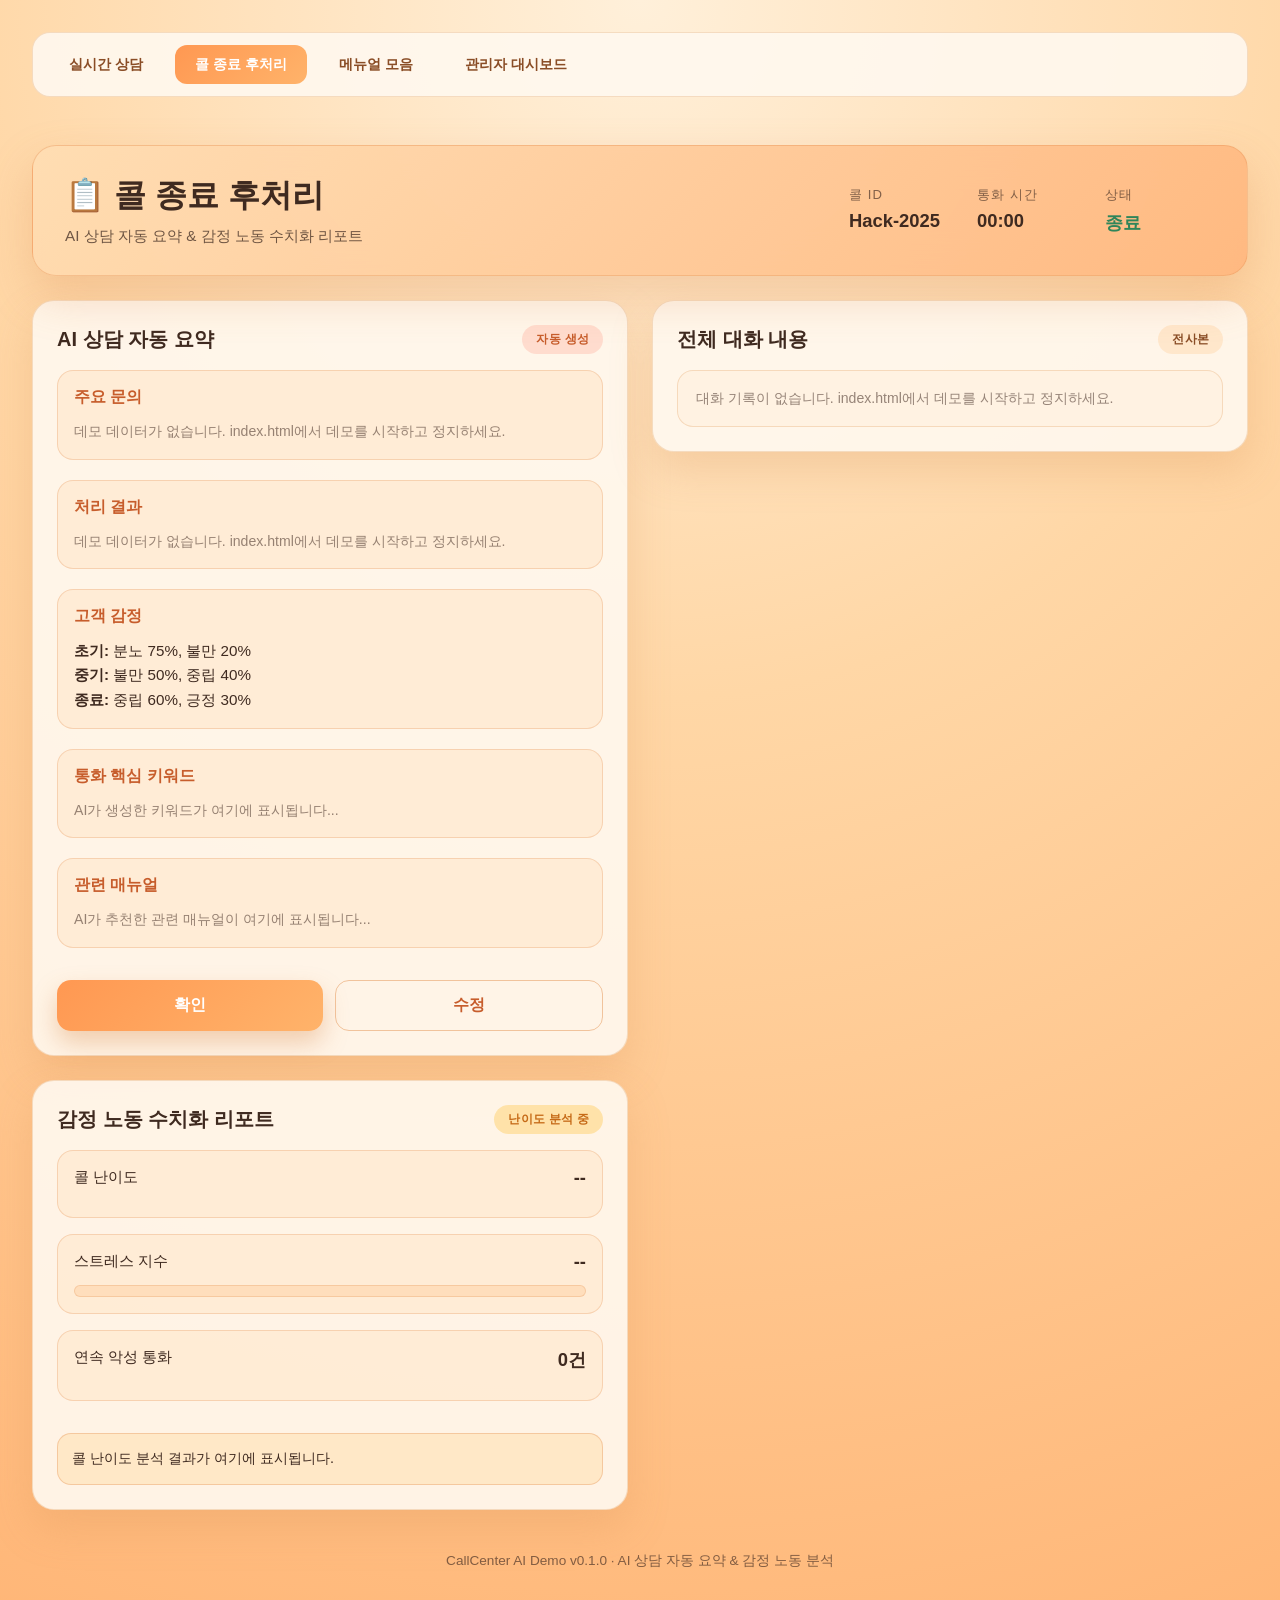
==== commit 6415a26e: "semi Final" ====
--- a/debriefing.html
+++ b/debriefing.html
@@ -22,7 +22,7 @@
       <div class="header-metrics">
         <div class="header-metric">
           <span class="metric-label">콜 ID</span>
-          <span class="metric-value" id="call-id">A-2048</span>
+          <span class="metric-value" id="call-id">Hack-2025</span>
         </div>
         <div class="header-metric">
           <span class="metric-label">통화 시간</span>
@@ -46,13 +46,13 @@
             <div class="summary-section">
               <h3>주요 문의</h3>
               <div id="inquiry-summary" class="summary-text">
-                <p>고객이 배송 지연에 대해 불만을 표시하며, 환불을 요청했습니다. 주문번호는 #12345이며, 3일 전 주문한 상품이 아직 배송되지 않았습니다.</p>
+                <p class="placeholder">AI가 생성한 요약이 여기에 표시됩니다...</p>
               </div>
             </div>
             <div class="summary-section">
               <h3>처리 결과</h3>
               <div id="result-summary" class="summary-text">
-                <p>배송 지연 사유를 확인하고 즉시 배송 조치를 취했습니다. 추가로 배송비를 환불 처리했으며, 고객은 만족스러워하며 통화를 종료했습니다.</p>
+                <p class="placeholder">AI가 생성한 요약이 여기에 표시됩니다...</p>
               </div>
             </div>
             <div class="summary-section">
@@ -63,6 +63,22 @@
                 <strong>종료:</strong> 중립 60%, 긍정 30%</p>
               </div>
             </div>
+            <div class="summary-section">
+              <h3>통화 핵심 키워드</h3>
+              <div id="call-keywords" class="summary-text">
+                <div class="keyword-list">
+                  <span class="placeholder">AI가 생성한 키워드가 여기에 표시됩니다...</span>
+                </div>
+              </div>
+            </div>
+            <div class="summary-section">
+              <h3>관련 매뉴얼</h3>
+              <div id="relevant-manuals" class="summary-text">
+                <ul class="manual-link-list">
+                  <li class="placeholder">AI가 추천한 관련 매뉴얼이 여기에 표시됩니다...</li>
+                </ul>
+              </div>
+            </div>
           </div>
           <div class="summary-actions">
             <button class="btn btn-primary">확인</button>
@@ -114,34 +130,7 @@
             <span class="badge badge-neutral">전사본</span>
           </div>
           <div id="full-transcript" class="transcript-list">
-            <div class="transcript-item customer">
-              <div class="transcript-meta">고객 · 00:05</div>
-              <p>안녕하세요, 배송이 너무 늦어서 불만입니다. 언제 오는지 알려주세요.</p>
-            </div>
-            <div class="transcript-item agent">
-              <div class="transcript-meta">상담원 · 00:12</div>
-              <p>안녕하세요. 배송 지연으로 불편을 드려 죄송합니다. 주문번호를 알려주시면 확인해드리겠습니다.</p>
-            </div>
-            <div class="transcript-item customer">
-              <div class="transcript-meta">고객 · 00:25</div>
-              <p>주문번호는 #12345입니다. 3일 전에 주문했는데 아직도 안 왔어요!</p>
-            </div>
-            <div class="transcript-item agent">
-              <div class="transcript-meta">상담원 · 00:35</div>
-              <p>확인해보니 배송이 지연되었네요. 즉시 배송 조치를 취하겠습니다. 추가로 배송비도 환불해드리겠습니다.</p>
-            </div>
-            <div class="transcript-item customer">
-              <div class="transcript-meta">고객 · 01:20</div>
-              <p>그럼 언제쯤 받을 수 있나요?</p>
-            </div>
-            <div class="transcript-item agent">
-              <div class="transcript-meta">상담원 · 01:30</div>
-              <p>내일 오전 중에 배송될 예정입니다. 불편을 드려 정말 죄송합니다.</p>
-            </div>
-            <div class="transcript-item customer">
-              <div class="transcript-meta">고객 · 02:00</div>
-              <p>알겠습니다. 감사합니다.</p>
-            </div>
+            <p class="placeholder">대화 기록이 여기에 표시됩니다.</p>
           </div>
         </article>
 
@@ -157,72 +146,143 @@
   </div>
   <script>
     // debriefing.html 전용 스크립트
-    (() => {
-      // localStorage에서 데이터 로드
-      const demoDataStr = localStorage.getItem('callCenterDemoData');
+    document.addEventListener('DOMContentLoaded', () => {
+      // localStorage에서 요약 데이터 로드 (callSummaryData)
+      const summaryJson = localStorage.getItem('callSummaryData');
       const historyText = localStorage.getItem('conversationHistoryText');
       
-      if (demoDataStr) {
-        const demoData = JSON.parse(demoDataStr);
-        
-        // 콜 ID 및 통화 시간 업데이트
-        const callIdEl = document.getElementById('call-id');
-        const callDurationEl = document.getElementById('call-duration');
-        if (callIdEl) callIdEl.textContent = demoData.callId || 'A-0000';
-        if (callDurationEl) callDurationEl.textContent = demoData.duration || '00:00';
-        
-        // 전체 대화 내용 표시
-        const fullTranscriptEl = document.getElementById('full-transcript');
-        if (fullTranscriptEl && demoData.transcript) {
-          fullTranscriptEl.innerHTML = '';
-          demoData.transcript.forEach(item => {
-            const transcriptItem = document.createElement('div');
-            transcriptItem.className = `transcript-item ${item.speaker === 'customer' ? 'customer' : 'agent'}`;
-            const meta = document.createElement('div');
-            meta.className = 'transcript-meta';
-            meta.textContent = item.meta || (item.speaker === 'customer' ? '고객' : '상담원');
-            const content = document.createElement('p');
-            content.textContent = item.text;
-            transcriptItem.appendChild(meta);
-            transcriptItem.appendChild(content);
-            fullTranscriptEl.appendChild(transcriptItem);
-          });
-        }
-        
-        // AI 상담 자동 요약 (서버에 요청)
-        if (historyText) {
-          fetch('http://localhost:8767/summarize', {
-            method: 'POST',
-            headers: { 'Content-Type': 'application/json' },
-            body: JSON.stringify({ conversation_history: historyText })
-          })
-          .then(res => res.json())
-          .then(summary => {
-            const inquirySummaryEl = document.getElementById('inquiry-summary');
-            const resultSummaryEl = document.getElementById('result-summary');
-            if (inquirySummaryEl) {
-              inquirySummaryEl.querySelector('p').textContent = summary.inquiry_summary || '주요 문의 요약이 생성되지 않았습니다.';
+      // 콜 ID, 통화 시간, 상태 업데이트
+      const callId = localStorage.getItem('callId') || 'Hack-2025';
+      const callDuration = localStorage.getItem('callDuration') || '00:00';
+      const callIdEl = document.getElementById('call-id');
+      const callDurationEl = document.getElementById('call-duration');
+      if (callIdEl) callIdEl.textContent = callId;
+      if (callDurationEl) callDurationEl.textContent = callDuration;
+      console.log("[debriefing] 콜 정보 업데이트:", callId, callDuration);
+      
+      // 전체 대화 내용 렌더링
+      renderFullTranscript(historyText);
+      
+      if (summaryJson) {
+        // 데이터가 있을 경우
+        const summaryData = JSON.parse(summaryJson);
+        
+        // 1. 주요 문의 요약
+        const inquirySummaryEl = document.getElementById('inquiry-summary');
+        if (inquirySummaryEl) {
+          const pEl = inquirySummaryEl.querySelector('p');
+          if (pEl) {
+            if (summaryData.inquiry_summary && summaryData.inquiry_summary.trim()) {
+              pEl.textContent = summaryData.inquiry_summary;
+              pEl.classList.remove('placeholder');
+            } else {
+              pEl.textContent = '주요 문의 요약이 생성되지 않았습니다.';
+              pEl.classList.add('placeholder');
             }
-            if (resultSummaryEl) {
-              resultSummaryEl.querySelector('p').textContent = summary.result_summary || '처리 결과 요약이 생성되지 않았습니다.';
+          }
+        }
+        
+        // 2. 처리 결과 요약
+        const resultSummaryEl = document.getElementById('result-summary');
+        if (resultSummaryEl) {
+          const pEl = resultSummaryEl.querySelector('p');
+          if (pEl) {
+            if (summaryData.result_summary && summaryData.result_summary.trim()) {
+              pEl.textContent = summaryData.result_summary;
+              pEl.classList.remove('placeholder');
+            } else {
+              pEl.textContent = '처리 결과 요약이 생성되지 않았습니다.';
+              pEl.classList.add('placeholder');
             }
-          })
-          .catch(err => {
-            console.error('[요약 API 오류]', err);
-            // 폴백: 기본 텍스트 표시
-            const inquirySummaryEl = document.getElementById('inquiry-summary');
-            const resultSummaryEl = document.getElementById('result-summary');
-            if (inquirySummaryEl) {
-              inquirySummaryEl.querySelector('p').textContent = '요약 생성 중 오류가 발생했습니다.';
+          }
+        }
+        
+        // 3. 통화 핵심 키워드
+        const callKeywordsEl = document.getElementById('call-keywords');
+        if (callKeywordsEl) {
+          const keywordListEl = callKeywordsEl.querySelector('.keyword-list');
+          if (keywordListEl) {
+            keywordListEl.innerHTML = '';
+            const keywords = summaryData.call_keywords || [];
+            if (keywords.length > 0) {
+              keywords.forEach(keyword => {
+                const chip = document.createElement('span');
+                chip.className = 'keyword-chip';
+                chip.textContent = keyword;
+                keywordListEl.appendChild(chip);
+              });
+            } else {
+              const placeholder = document.createElement('span');
+              placeholder.className = 'placeholder';
+              placeholder.textContent = '키워드가 추출되지 않았습니다.';
+              keywordListEl.appendChild(placeholder);
             }
-            if (resultSummaryEl) {
-              resultSummaryEl.querySelector('p').textContent = '요약 생성 중 오류가 발생했습니다.';
+          }
+        }
+        
+        // 4. 관련 매뉴얼
+        const relevantManualsEl = document.getElementById('relevant-manuals');
+        if (relevantManualsEl) {
+          const manualListEl = relevantManualsEl.querySelector('.manual-link-list');
+          if (manualListEl) {
+            manualListEl.innerHTML = '';
+            const manualIds = summaryData.relevant_manual_ids || [];
+            if (manualIds.length > 0) {
+              // manuals.json 데이터 로드
+              fetch('manuals.json')
+                .then(res => res.json())
+                .then(manualsData => {
+                  manualIds.forEach(manualId => {
+                    // manualId 형식: "category_id" (예: "emergency_1")
+                    const [category, id] = manualId.split('_');
+                    // manuals.json 구조 확인 필요 (카테고리별 중첩 또는 리스트)
+                    let manual = null;
+                    if (manualsData.manuals) {
+                      // 리스트 형태
+                      manual = manualsData.manuals.find(m => m.category === category && m.id === id);
+                    } else if (manualsData[category]) {
+                      // 중첩 형태
+                      manual = manualsData[category][id];
+                    }
+                    
+                    if (manual) {
+                      const li = document.createElement('li');
+                      const link = document.createElement('a');
+                      link.href = `manual-detail.html?category=${category}&id=${id}`;
+                      link.className = 'manual-link';
+                      link.textContent = manual.title || manualId;
+                      li.appendChild(link);
+                      manualListEl.appendChild(li);
+                    } else {
+                      // 매뉴얼을 찾을 수 없는 경우
+                      const li = document.createElement('li');
+                      li.textContent = `${manualId} (매뉴얼을 찾을 수 없음)`;
+                      li.className = 'placeholder';
+                      manualListEl.appendChild(li);
+                    }
+                  });
+                })
+                .catch(err => {
+                  console.error('[매뉴얼 로드 오류]', err);
+                  const li = document.createElement('li');
+                  li.textContent = '매뉴얼 데이터를 로드할 수 없습니다.';
+                  li.className = 'placeholder';
+                  manualListEl.appendChild(li);
+                });
+            } else {
+              const li = document.createElement('li');
+              li.className = 'placeholder';
+              li.textContent = '관련 매뉴얼이 추출되지 않았습니다.';
+              manualListEl.appendChild(li);
             }
-          });
-        }
-        
-        // 감정 리포트 업데이트
-        const difficulty = demoData.emotion?.difficulty || 1;
+          }
+        }
+        
+        // 5. 통화 난이도 및 감정 요약
+        const difficulty = summaryData.call_difficulty || 1;
+        const emotionSummary = summaryData.customer_emotion_summary || '';
+        
+        // 난이도 표시 업데이트
         const difficultyValueEl = document.getElementById('difficulty-value');
         const difficultyBadgeEl = document.getElementById('difficulty-badge');
         const difficultyVisualEl = document.getElementById('difficulty-visualization');
@@ -231,26 +291,27 @@
         const escalationCountEl = document.getElementById('escalation-count-debrief');
         const laborNoteEl = document.getElementById('labor-note');
         
-        // 난이도 값 표시
         if (difficultyValueEl) {
           difficultyValueEl.textContent = `${difficulty} / 5`;
         }
-        
-        // 난이도 배지 업데이트
         if (difficultyBadgeEl) {
+          let badgeClass = 'badge-neutral';
+          let badgeText = '매우 쉬움';
           if (difficulty >= 4) {
-            difficultyBadgeEl.className = 'badge badge-danger';
-            difficultyBadgeEl.textContent = '매우 높음';
-          } else if (difficulty >= 3) {
-            difficultyBadgeEl.className = 'badge badge-warning';
-            difficultyBadgeEl.textContent = '높음';
-          } else {
-            difficultyBadgeEl.className = 'badge badge-info';
-            difficultyBadgeEl.textContent = '보통';
-          }
-        }
-        
-        // 5단계 난이도 시각화 (별점 또는 막대그래프)
+            badgeClass = 'badge-danger';
+            badgeText = '매우 어려움';
+          } else if (difficulty === 3) {
+            badgeClass = 'badge-warning';
+            badgeText = '보통';
+          } else if (difficulty === 2) {
+            badgeClass = 'badge-info';
+            badgeText = '쉬움';
+          }
+          difficultyBadgeEl.className = `badge ${badgeClass}`;
+          difficultyBadgeEl.textContent = badgeText;
+        }
+        
+        // 난이도 시각화
         if (difficultyVisualEl) {
           difficultyVisualEl.innerHTML = '';
           const difficultyBar = document.createElement('div');
@@ -285,19 +346,17 @@
           difficultyVisualEl.appendChild(difficultyBar);
         }
         
-        // 스트레스 지수 업데이트
-        const stressLevel = demoData.emotion?.stressLevel || 0;
+        // 스트레스 지수 업데이트 (기본값)
         if (stressValueEl) {
-          stressValueEl.textContent = `${stressLevel} / 100`;
+          stressValueEl.textContent = '0 / 100';
         }
         if (stressBarEl) {
-          stressBarEl.style.width = `${stressLevel}%`;
-        }
-        
-        // 연속 악성 통화 업데이트
-        const escalations = demoData.emotion?.escalations || 0;
+          stressBarEl.style.width = '0%';
+        }
+        
+        // 연속 악성 통화 업데이트 (기본값)
         if (escalationCountEl) {
-          escalationCountEl.textContent = `${escalations}건`;
+          escalationCountEl.textContent = '0건';
         }
         
         // 노트 업데이트
@@ -310,16 +369,101 @@
           } else {
             noteText = '이 통화는 정상적인 난이도로 처리되었습니다.';
           }
-          laborNoteEl.querySelector('p').textContent = noteText;
-        }
-        
-        // localStorage 데이터 삭제 (한 번만 사용)
-        localStorage.removeItem('callCenterDemoData');
+          const pEl = laborNoteEl.querySelector('p');
+          if (pEl) {
+            pEl.textContent = noteText;
+          }
+        }
+        
+        // 감정 요약 표시
+        const emotionSummaryEl = document.getElementById('emotion-summary');
+        if (emotionSummaryEl) {
+          const pEl = emotionSummaryEl.querySelector('p');
+          if (pEl) {
+            if (emotionSummary && emotionSummary.trim()) {
+              pEl.textContent = emotionSummary;
+              pEl.classList.remove('placeholder');
+            } else {
+              pEl.textContent = '감정 분석 결과가 없습니다.';
+              pEl.classList.add('placeholder');
+            }
+          }
+        }
+        
+        // (중요) 사용한 데이터 삭제
+        localStorage.removeItem('callSummaryData');
+        localStorage.removeItem('conversationHistoryText');
       } else {
-        // 데이터가 없으면 기본값 표시
+        // 데이터가 없을 경우 (예: index.html을 거치지 않고 직접 접속)
         console.log('데모 데이터가 없습니다. index.html에서 데모를 시작하고 정지하세요.');
+        
+        // 요약 영역에 placeholder 표시
+        const inquirySummaryEl = document.getElementById('inquiry-summary');
+        const resultSummaryEl = document.getElementById('result-summary');
+        if (inquirySummaryEl) {
+          const pEl = inquirySummaryEl.querySelector('p');
+          if (pEl) {
+            pEl.textContent = '데모 데이터가 없습니다. index.html에서 데모를 시작하고 정지하세요.';
+            pEl.classList.add('placeholder');
+          }
+        }
+        if (resultSummaryEl) {
+          const pEl = resultSummaryEl.querySelector('p');
+          if (pEl) {
+            pEl.textContent = '데모 데이터가 없습니다. index.html에서 데모를 시작하고 정지하세요.';
+            pEl.classList.add('placeholder');
+          }
+        }
       }
-    })();
+    });
+    
+    // 전체 대화 내용 렌더링 함수 (화자 구별 제거, 말풍선만 표시)
+    function renderFullTranscript(historyText) {
+      const fullTranscriptEl = document.getElementById('full-transcript');
+      if (!fullTranscriptEl) return;
+      
+      if (!historyText || historyText.trim() === '') {
+        fullTranscriptEl.innerHTML = '<p class="placeholder">대화 기록이 없습니다. index.html에서 데모를 시작하고 정지하세요.</p>';
+        return;
+      }
+      
+      // historyText를 파싱하여 말풍선 렌더링 (화자 구별 제거, 텍스트만)
+      // 형식: "텍스트1\n텍스트2\n..."
+      const lines = historyText.split('\n').filter(line => line.trim());
+      
+      if (lines.length === 0) {
+        fullTranscriptEl.innerHTML = '<p class="placeholder">대화 기록이 없습니다.</p>';
+        return;
+      }
+      
+      fullTranscriptEl.innerHTML = '';
+      
+      lines.forEach((line, index) => {
+        const text = line.trim();
+        if (!text) return;
+        
+        // 시간 계산 (간단한 예시: 인덱스 * 5초)
+        const minutes = Math.floor((index * 5) / 60);
+        const seconds = (index * 5) % 60;
+        const timeStr = `${minutes.toString().padStart(2, '0')}:${seconds.toString().padStart(2, '0')}`;
+        
+        const transcriptItem = document.createElement('div');
+        transcriptItem.className = 'transcript-item'; // 화자 구별 클래스 제거
+        
+        const meta = document.createElement('div');
+        meta.className = 'transcript-meta';
+        meta.textContent = timeStr; // 화자 태그 제거, 시간만 표시
+        
+        const content = document.createElement('p');
+        content.textContent = text;
+        
+        transcriptItem.appendChild(meta);
+        transcriptItem.appendChild(content);
+        fullTranscriptEl.appendChild(transcriptItem);
+      });
+      
+      console.log(`[renderFullTranscript] 전체 대화 내용 렌더링 완료: ${lines.length}개 발화 (화자 구별 제거)`);
+    }
   </script>
   <script src="app.js"></script>
 </body>
--- a/styles.css
+++ b/styles.css
@@ -213,6 +213,42 @@
   background: rgba(255, 194, 149, 0.25);
 }
 
+.btn-success {
+  background: linear-gradient(135deg, #28a745, #34ce57);
+  color: #fff;
+  border: none;
+  box-shadow: 0 12px 24px rgba(40, 167, 69, 0.35);
+}
+
+.btn-success:hover:not(:disabled) {
+  transform: translateY(-2px);
+  box-shadow: 0 18px 32px rgba(40, 167, 69, 0.45);
+}
+
+.btn-warning {
+  background: linear-gradient(135deg, #ffc107, #ffd54f);
+  color: #3f2a20;
+  border: none;
+  box-shadow: 0 12px 24px rgba(255, 193, 7, 0.35);
+}
+
+.btn-warning:hover:not(:disabled) {
+  transform: translateY(-2px);
+  box-shadow: 0 18px 32px rgba(255, 193, 7, 0.45);
+}
+
+.btn-info {
+  background: linear-gradient(135deg, #17a2b8, #3fc1d8);
+  color: #fff;
+  border: none;
+  box-shadow: 0 12px 24px rgba(23, 162, 184, 0.35);
+}
+
+.btn-info:hover:not(:disabled) {
+  transform: translateY(-2px);
+  box-shadow: 0 18px 32px rgba(23, 162, 184, 0.45);
+}
+
 .control-hints {
   list-style: none;
   display: flex;
@@ -1230,6 +1266,122 @@
   width: 100%;
 }
 
+/* 원격지원 UI 스타일 */
+.remote-support-card {
+  margin-top: 24px;
+}
+
+.remote-support-content {
+  display: flex;
+  flex-direction: column;
+  gap: 20px;
+}
+
+.remote-vehicle-info {
+  display: flex;
+  flex-direction: column;
+  gap: 12px;
+  padding: 16px;
+  background: rgba(255, 241, 224, 0.6);
+  border-radius: 12px;
+  border: 1px solid rgba(255, 186, 120, 0.3);
+}
+
+.remote-vehicle-info .info-item {
+  display: flex;
+  justify-content: space-between;
+  align-items: center;
+}
+
+.remote-vehicle-info .info-label {
+  font-weight: 600;
+  color: #8a4d26;
+  font-size: 0.9rem;
+}
+
+.remote-vehicle-info .info-value {
+  color: #3f2a20;
+  font-size: 0.95rem;
+}
+
+.remote-control-buttons {
+  display: grid;
+  grid-template-columns: repeat(2, 1fr);
+  gap: 12px;
+}
+
+.remote-control-buttons .btn {
+  width: 100%;
+  padding: 12px 16px;
+  font-size: 0.95rem;
+}
+
+.remote-result-area {
+  padding: 16px;
+  background: rgba(255, 241, 224, 0.8);
+  border-radius: 12px;
+  border: 1px solid rgba(255, 186, 120, 0.4);
+  margin-top: 12px;
+}
+
+.result-header {
+  margin-bottom: 12px;
+}
+
+.result-header h3 {
+  font-size: 1.1rem;
+  color: #8a4d26;
+  margin-bottom: 8px;
+}
+
+.result-content {
+  color: #3f2a20;
+  line-height: 1.6;
+  font-size: 0.95rem;
+}
+
+.status-item {
+  padding: 8px 0;
+  border-bottom: 1px solid rgba(255, 186, 120, 0.2);
+}
+
+.status-item:last-child {
+  border-bottom: none;
+}
+
+.status-item strong {
+  color: #8a4d26;
+  margin-right: 8px;
+}
+
+/* debriefing.html 신규 섹션 */
+.manual-link-list {
+  list-style: none;
+  display: flex;
+  flex-direction: column;
+  gap: 10px;
+  margin-top: 8px;
+}
+
+.manual-link {
+  display: block;
+  padding: 10px 14px;
+  background: rgba(255, 234, 211, 0.85);
+  border-radius: 12px;
+  border: 1px solid rgba(233, 162, 107, 0.35);
+  text-decoration: none;
+  color: #c75d2c;
+  font-weight: 600;
+  font-size: 0.9rem;
+  transition: all 0.25s ease;
+}
+
+.manual-link:hover {
+  background: rgba(255, 222, 186, 0.9);
+  transform: translateX(4px);
+  box-shadow: 0 4px 12px rgba(214, 142, 82, 0.2);
+}
+
 @media (max-width: 1140px) {
   .dashboard {
     grid-template-columns: 1fr;
